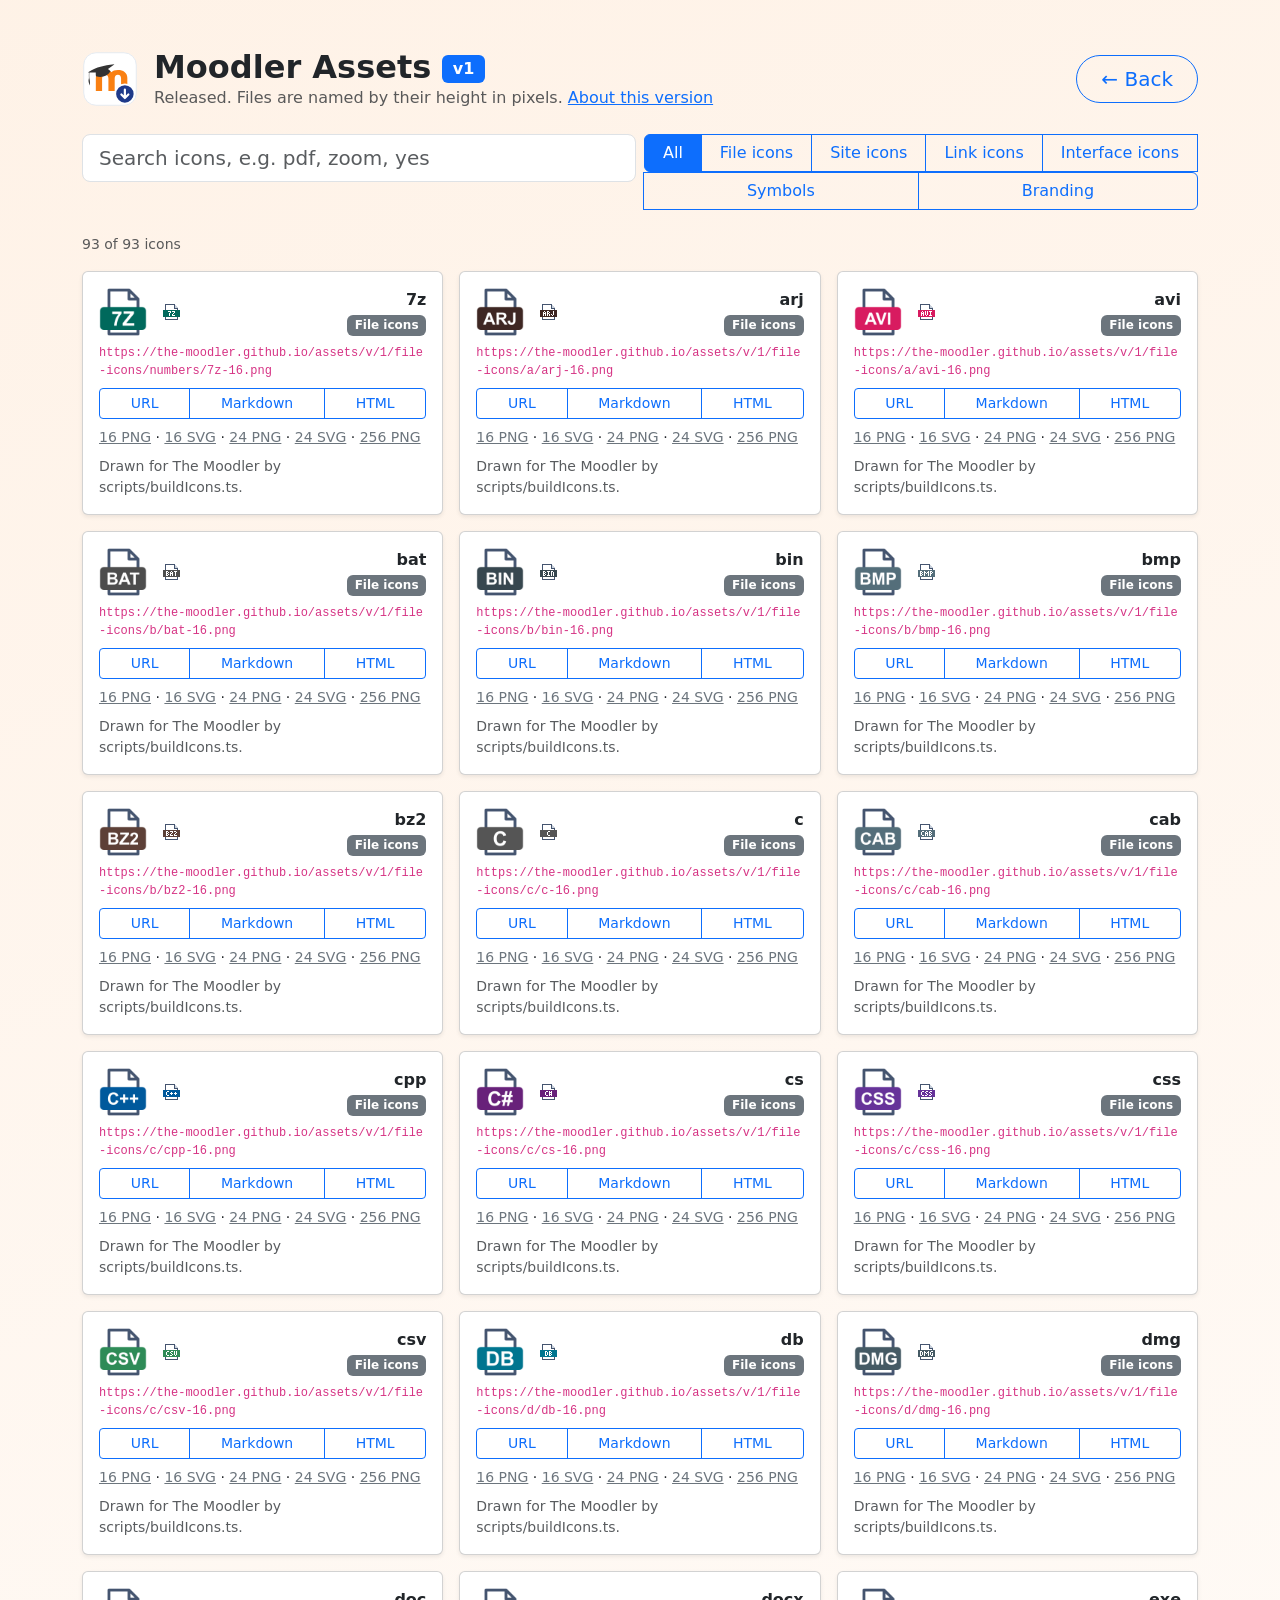
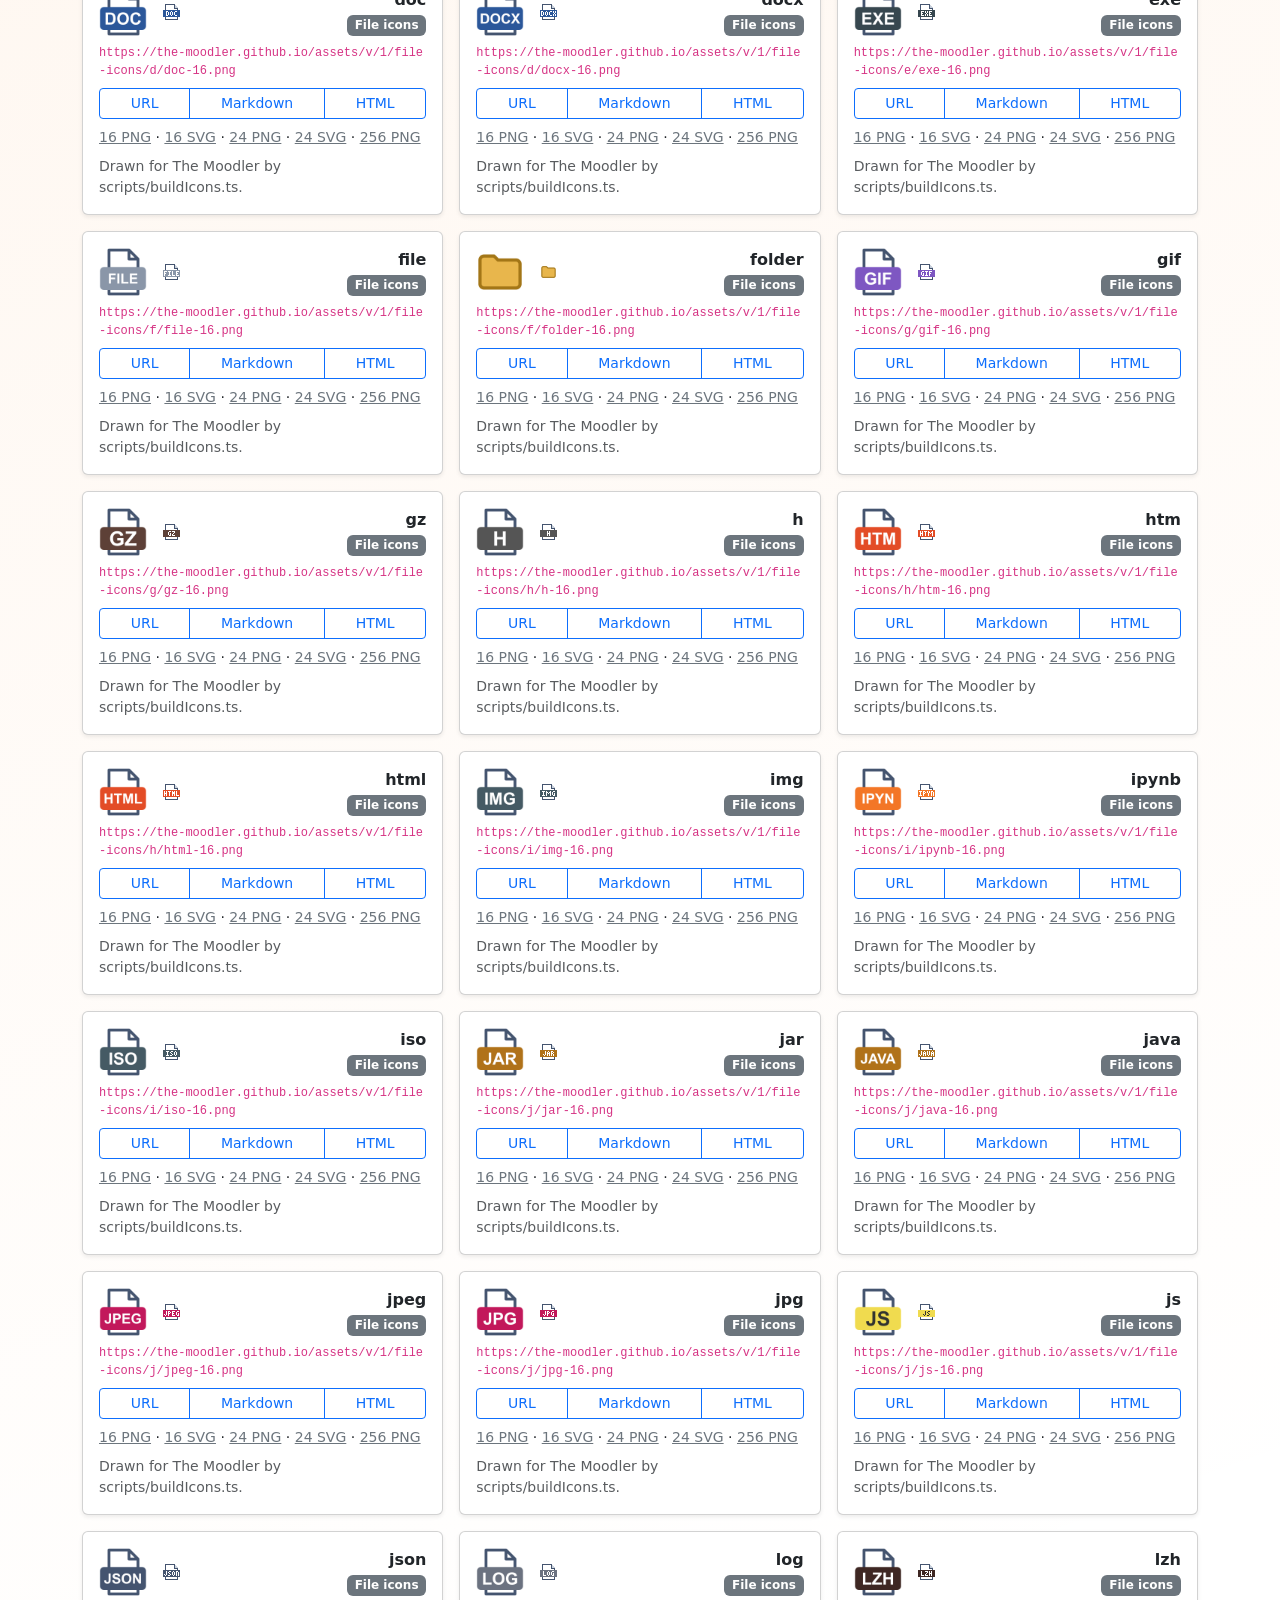
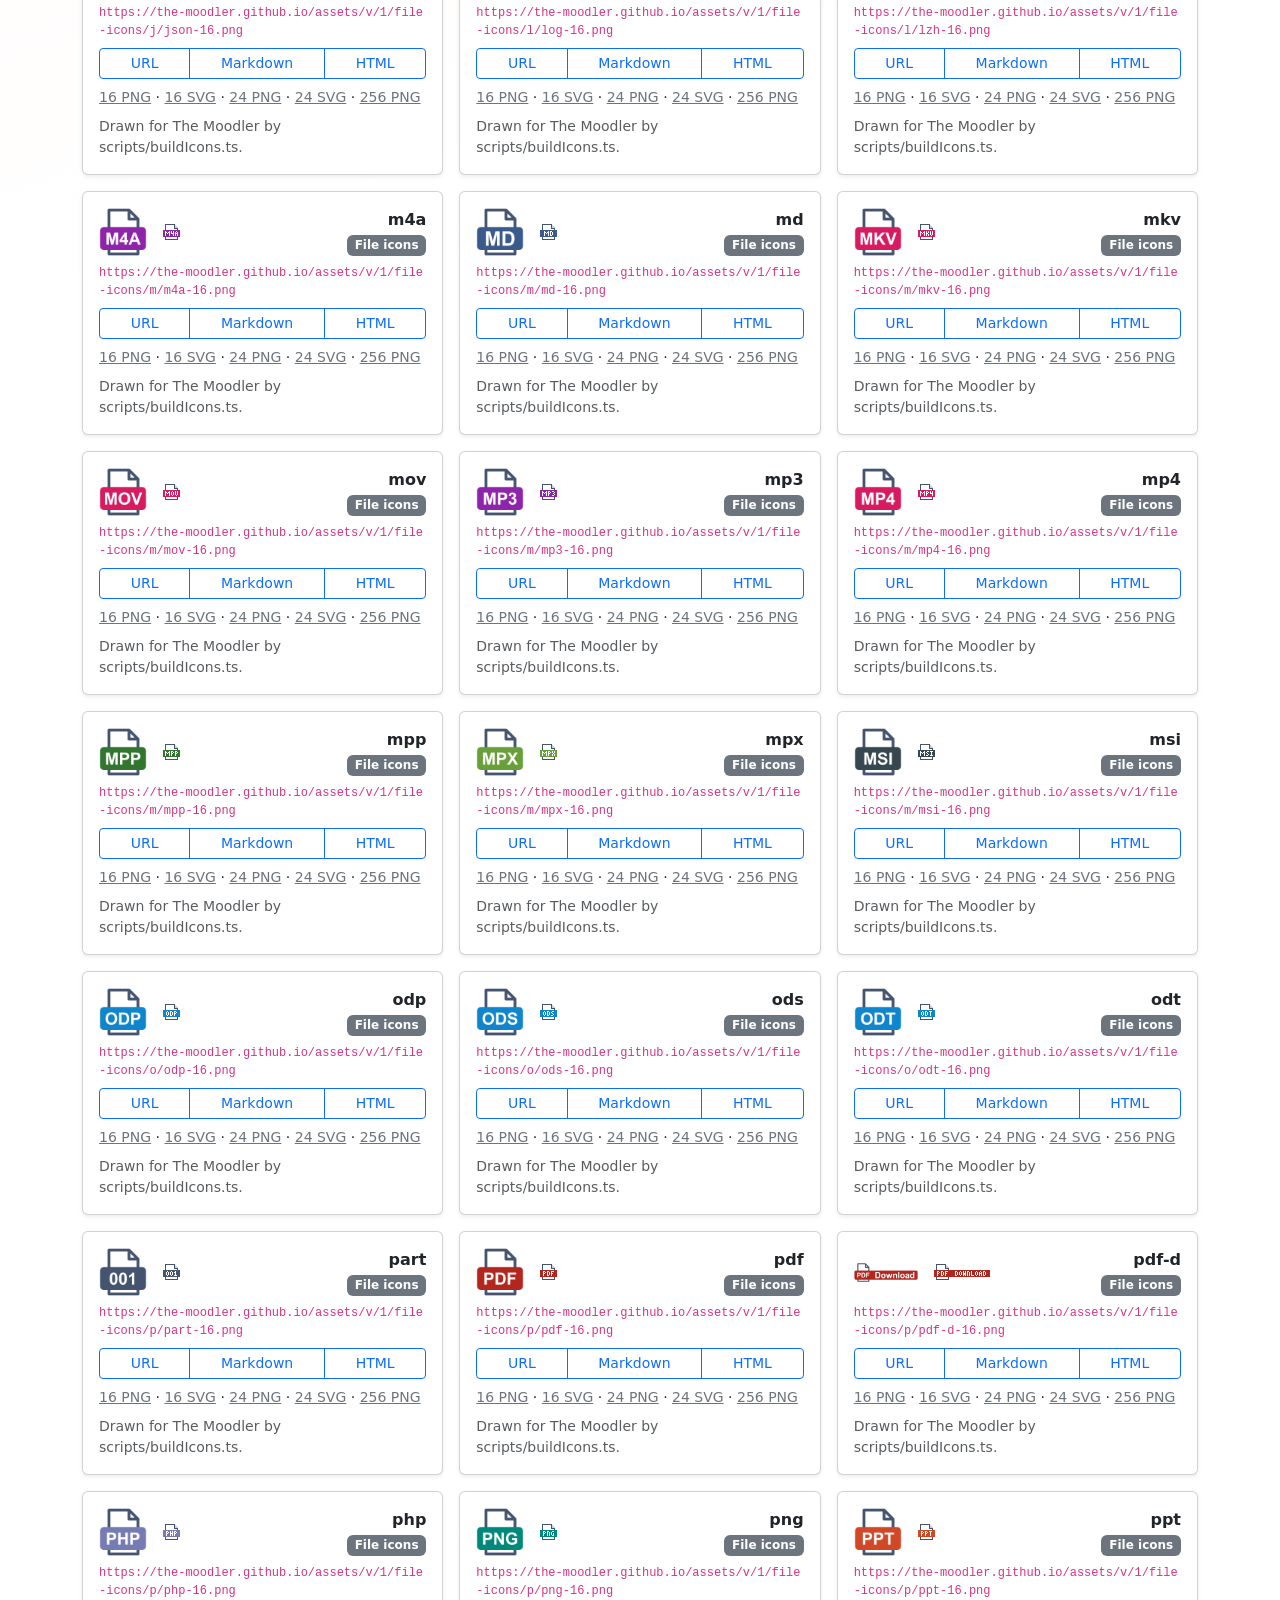
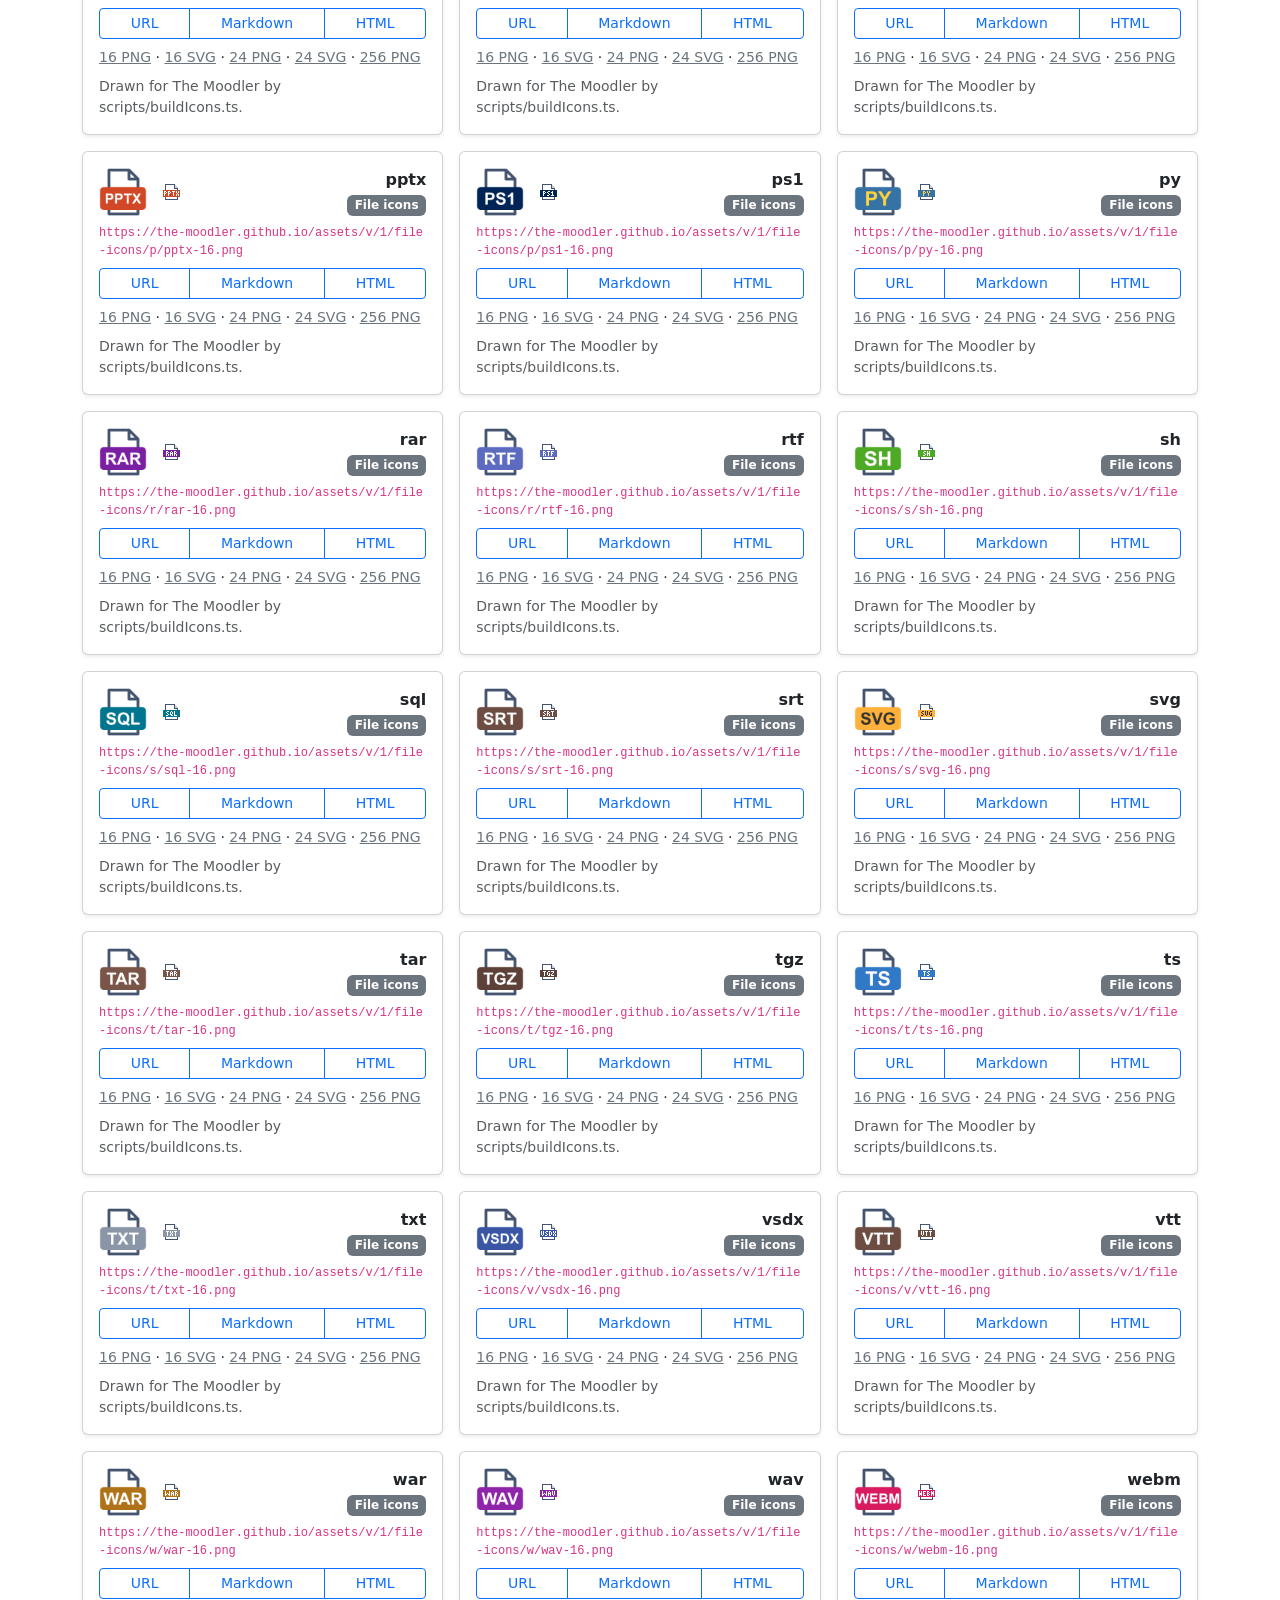
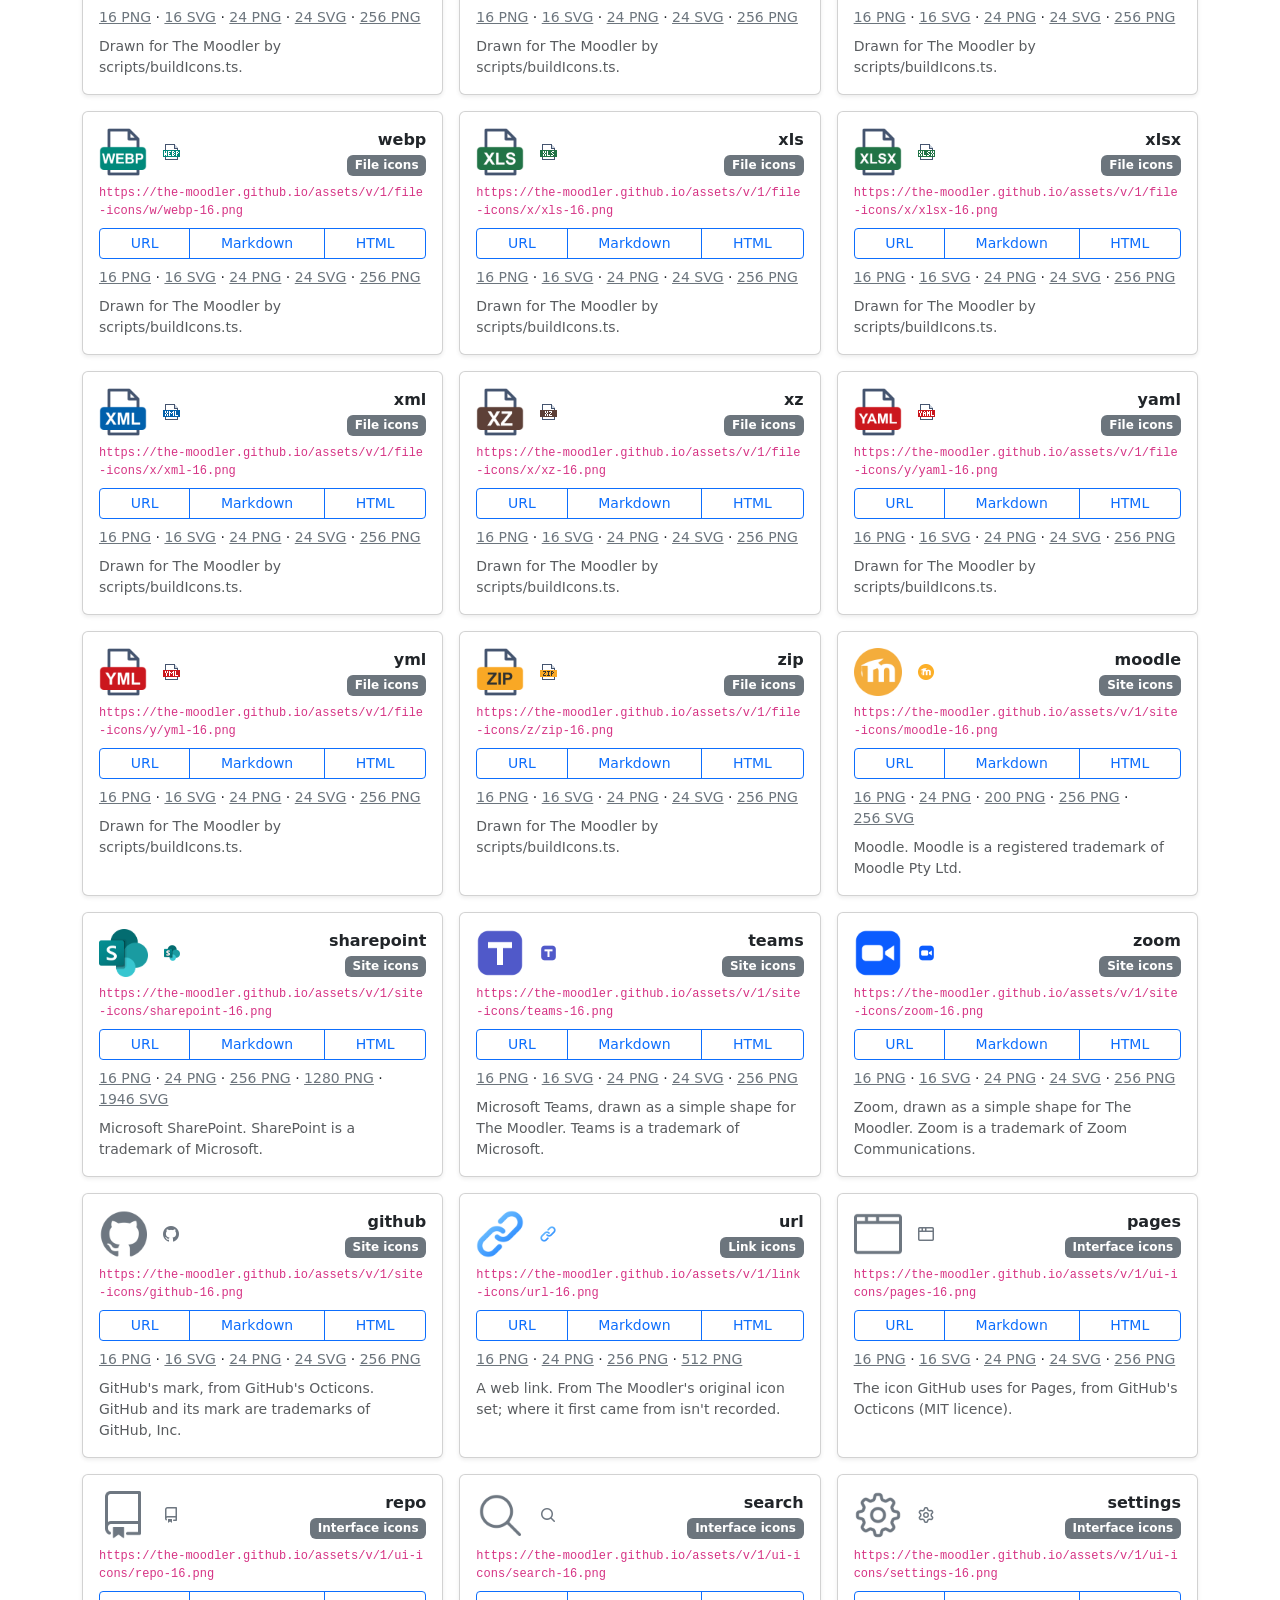
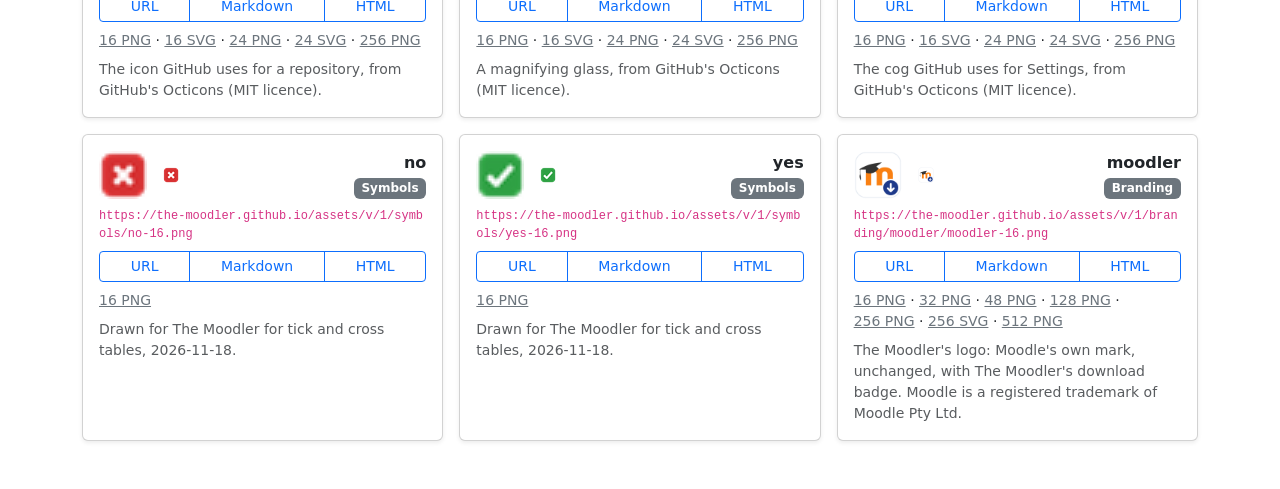
==== v/1/index.html @ 70750de8 "Initial commit - version 1 Add icons and a file tree to the readmes, and GitHub, settings, pages, re" ====
<!doctype html>
<html lang="en" data-bs-theme="light">
<head>
  <meta charset="utf-8">
  <meta name="viewport" content="width=device-width, initial-scale=1">
  <title>Moodler Assets v1</title>
  <meta name="description" content="Version 1 of The Moodler's icon library: file icons, site icons, link icons, symbols and branding.">
  <link rel="icon" type="image/svg+xml" href="branding/moodler/moodler-256.svg">
  <link rel="stylesheet" href="https://cdn.jsdelivr.net/npm/bootstrap@5.3.3/dist/css/bootstrap.min.css" integrity="sha384-QWTKZyjpPEjISv5WaRU9OFeRpok6YctnYmDr5pNlyT2bRjXh0JMhjY6hW+ALEwIH" crossorigin="anonymous">
  <link rel="stylesheet" href="../../src/css/index-v1.css">
</head>
<body>
  <main class="container py-4 py-md-5">
    <header class="d-flex flex-wrap align-items-center gap-3 mb-4">
      <a href="../../"><img src="branding/moodler/moodler-256.svg" width="56" height="56" alt="Moodler Assets home"></a>
      <div class="me-auto">
        <h1 class="h2 fw-bold mb-0">Moodler Assets <span class="badge text-bg-primary align-middle fs-6">v1</span></h1>
        <p class="text-body-secondary mb-0">Released. Files are named by their height in pixels. <a href="https://github.com/the-moodler/assets/blob/master/v/1/readme.md">About this version</a></p>
      </div>
      <a class="btn btn-outline-primary btn-lg rounded-pill px-4" href="../../">&larr; Back</a>
    </header>

    <div class="row g-2 mb-4">
      <div class="col-12 col-md-6">
        <input id="search" class="form-control form-control-lg" type="search" placeholder="Search icons, e.g. pdf, zoom, yes" aria-label="Search icons">
      </div>
      <div class="col-12 col-md-6">
        <div id="categories" class="btn-group flex-wrap w-100" role="group" aria-label="Category"></div>
      </div>
    </div>

    <p id="count" class="text-body-secondary small"></p>
    <div id="grid" class="row g-3"></div>
    <p id="error" class="alert alert-danger d-none"></p>
  </main>

  <div class="toast-container position-fixed bottom-0 end-0 p-3">
    <div id="copied" class="toast text-bg-success border-0" role="status" aria-live="polite">
      <div class="toast-body">Copied</div>
    </div>
  </div>

  <script src="../../src/js/index-v1.js"></script>
</body>
</html>
---- src/css/index-v1.css ----
body {
    min-height: 100vh;
    background: linear-gradient(160deg, rgba(249, 128, 18, 0.10), transparent 40%), var(--bs-body-bg);
}

.thumb {
    height: 48px;
    width: auto;
    max-width: 64px;
    object-fit: contain;
}

.actual {
    image-rendering: pixelated;
}

.icon-card code {
    font-size: 0.75rem;
    word-break: break-all;
}

.variants a {
    white-space: nowrap;
}
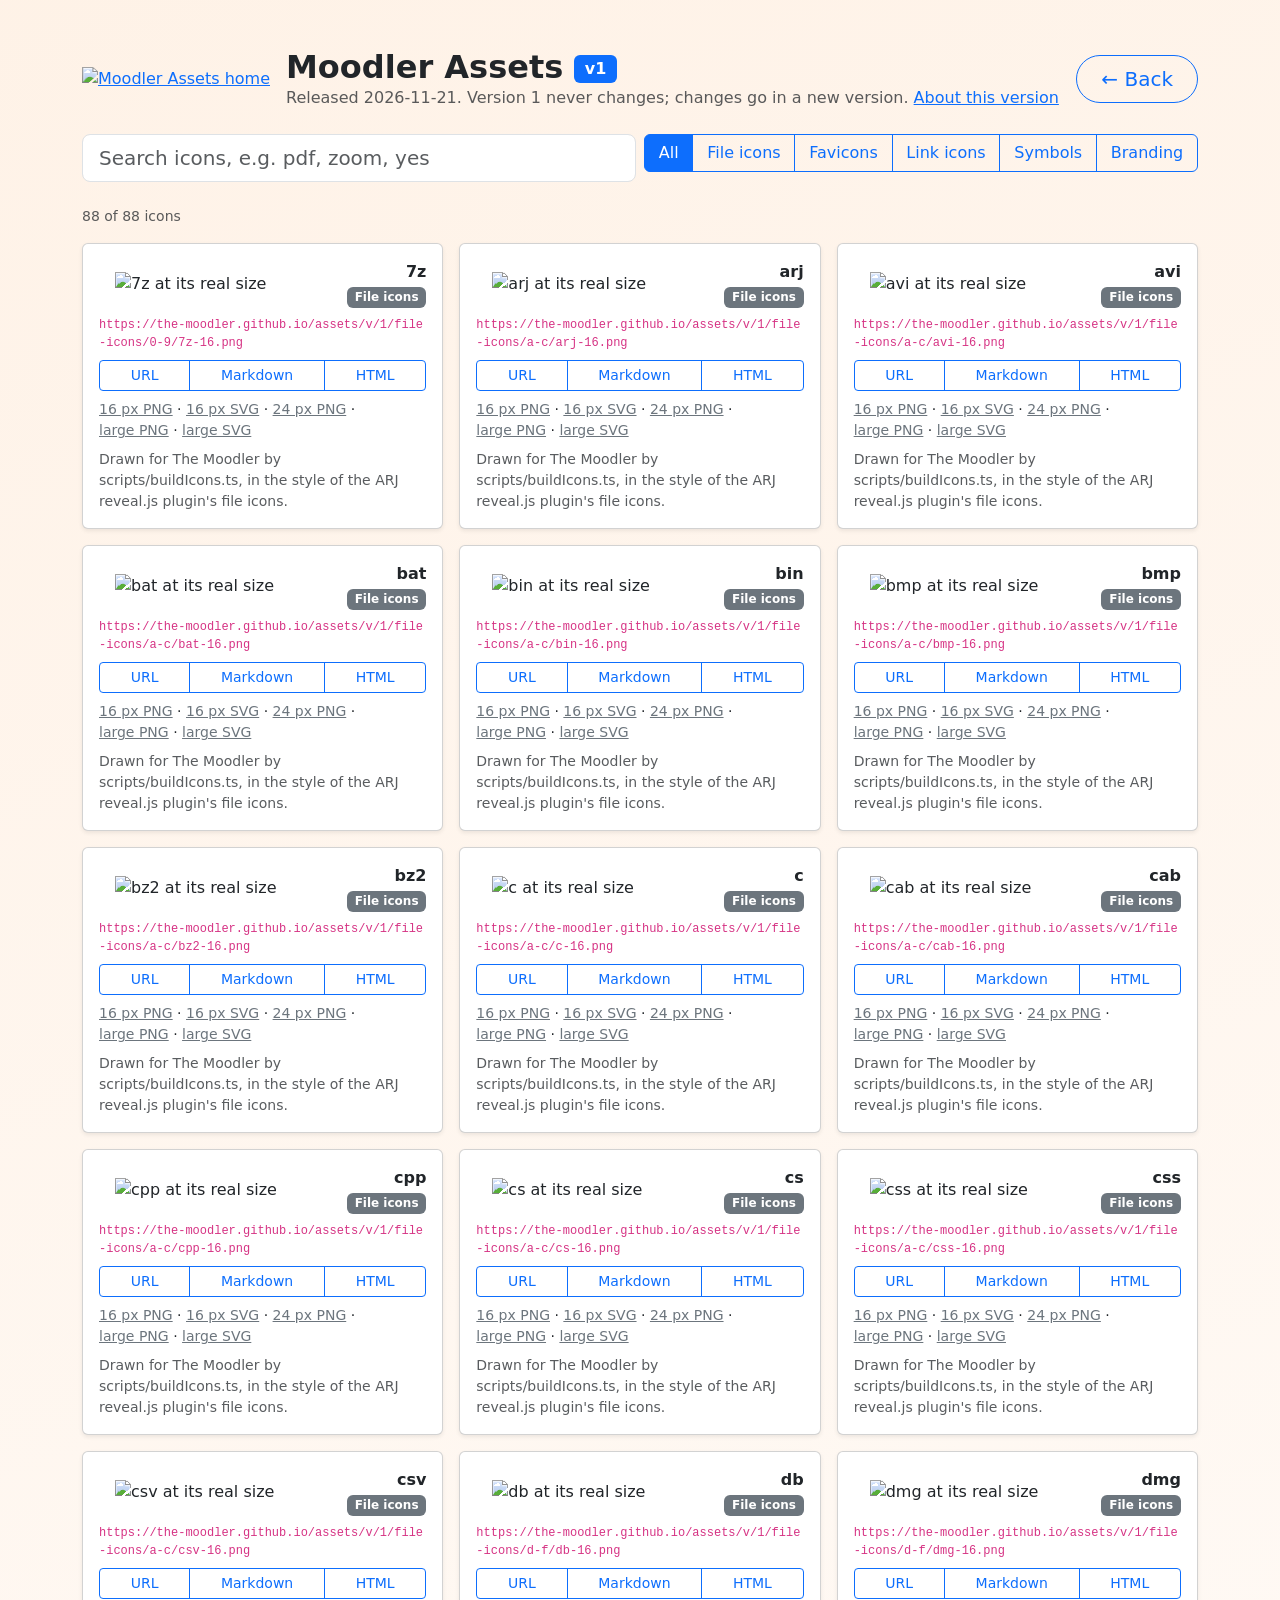
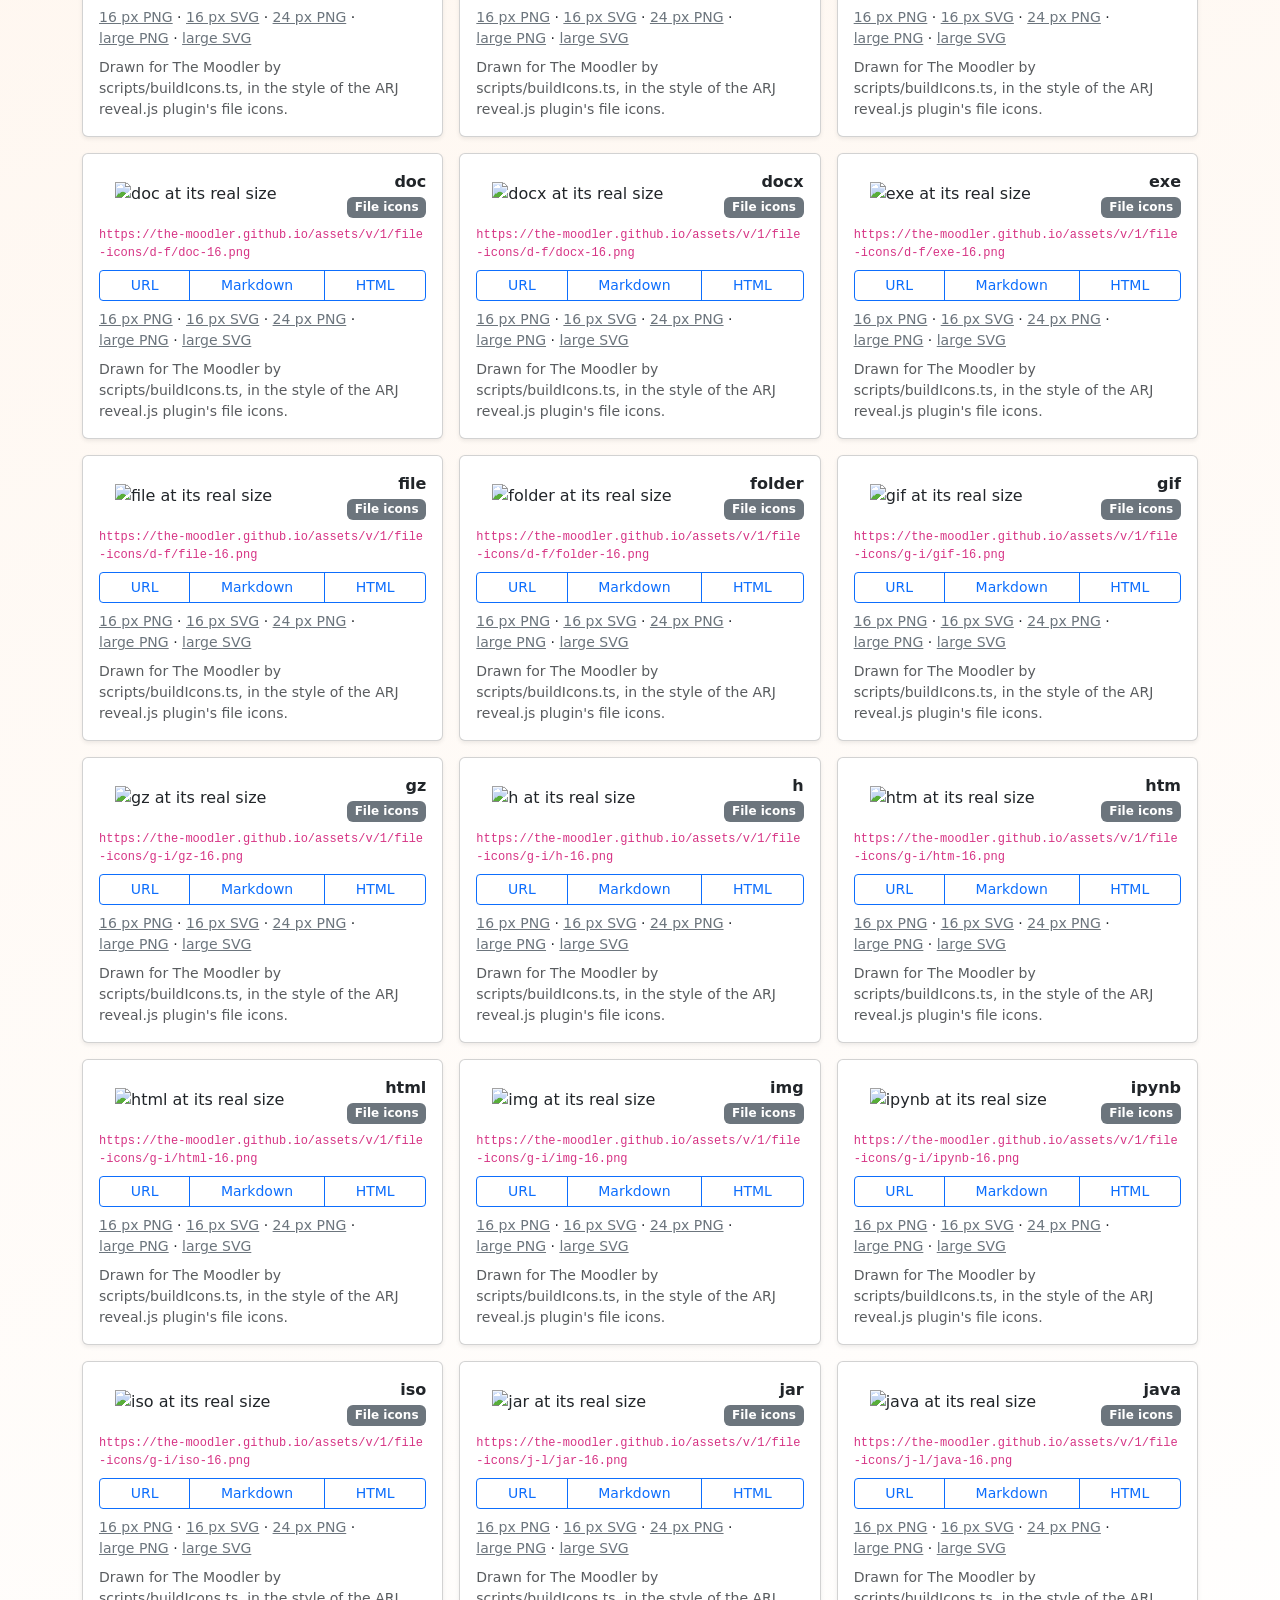
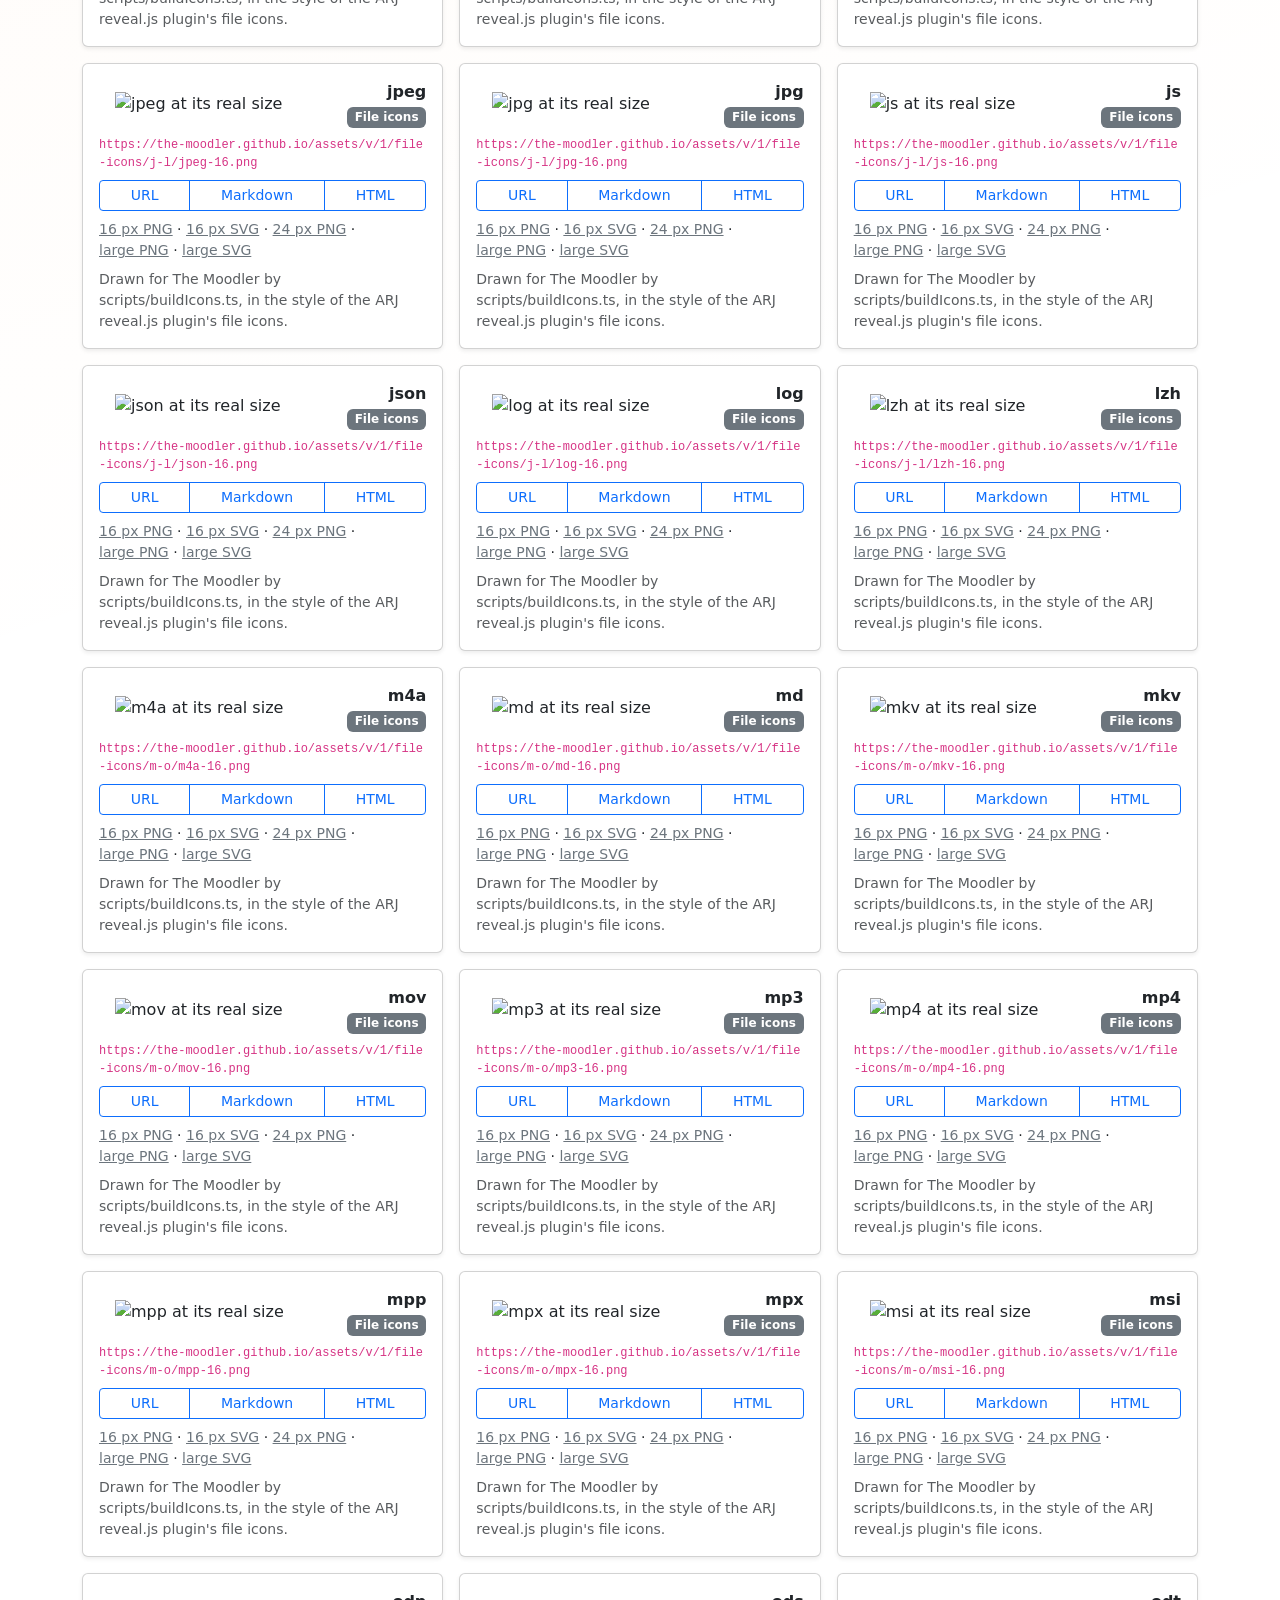
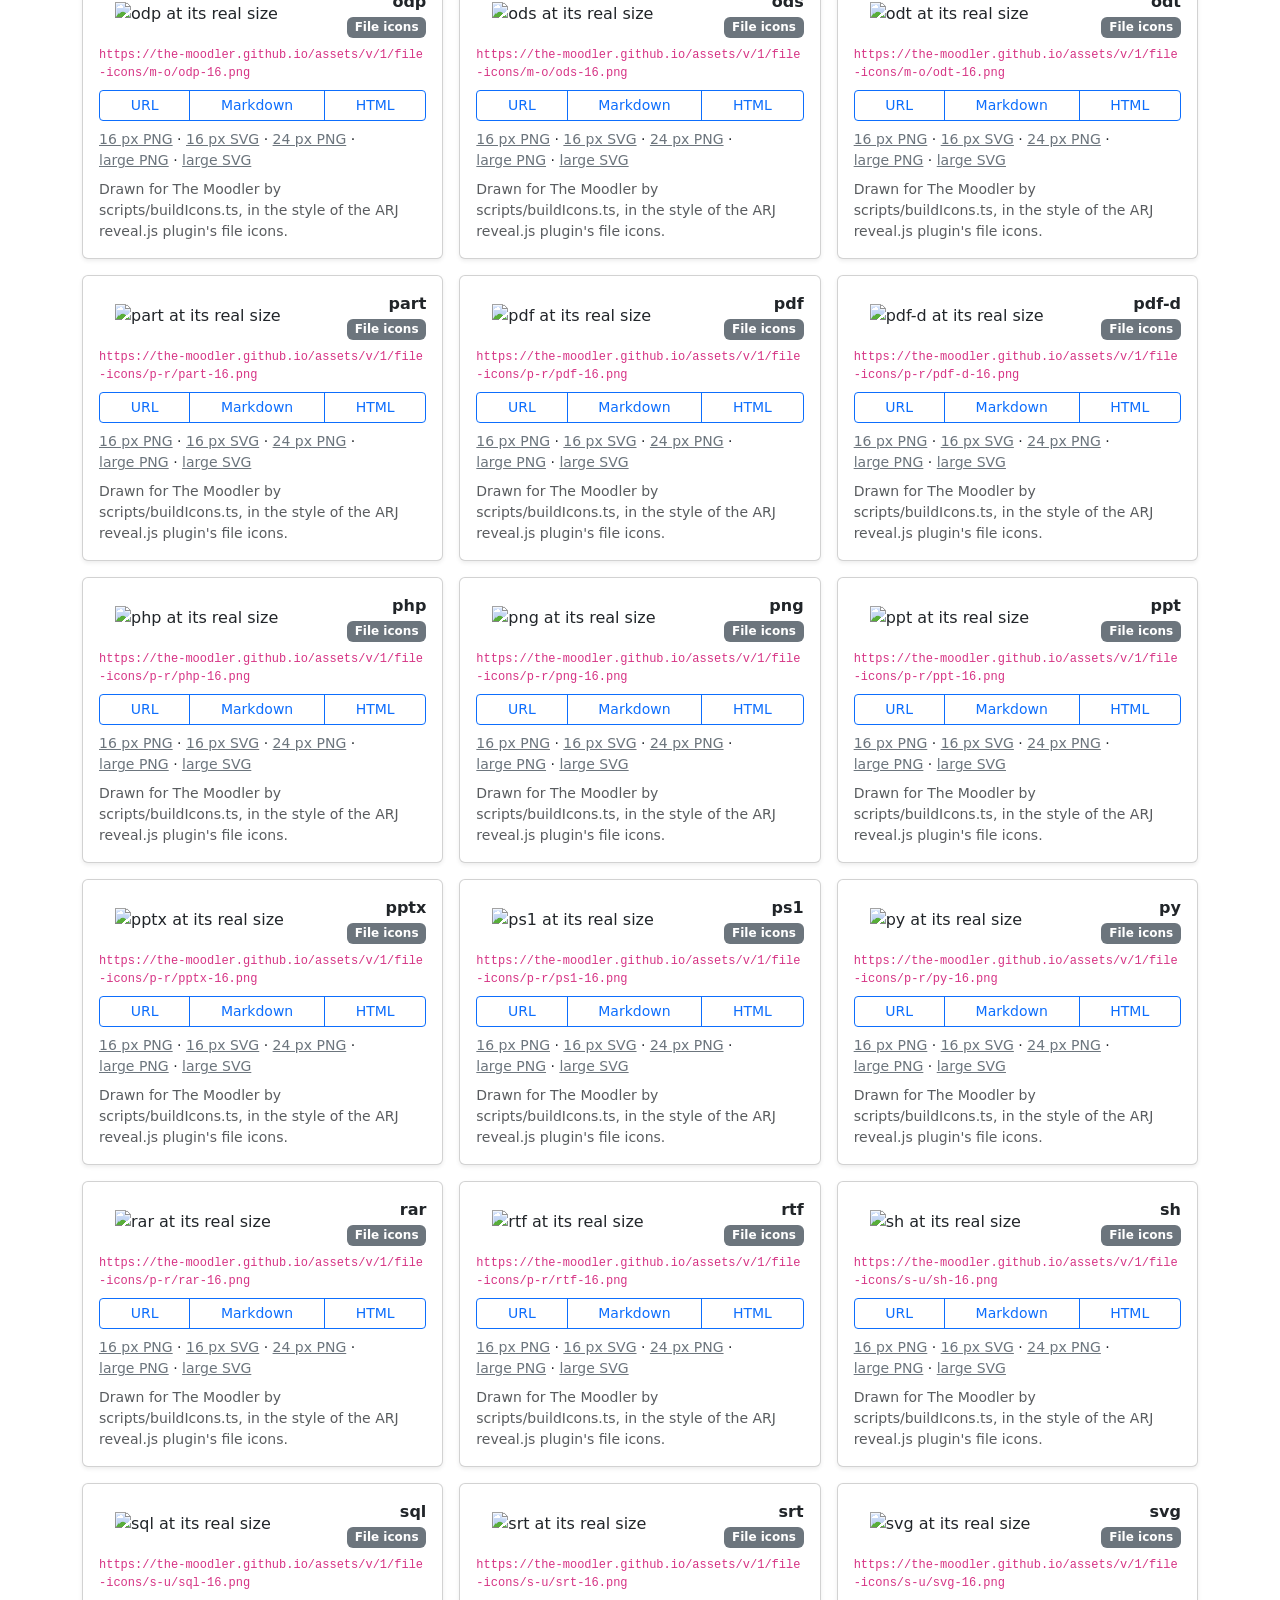
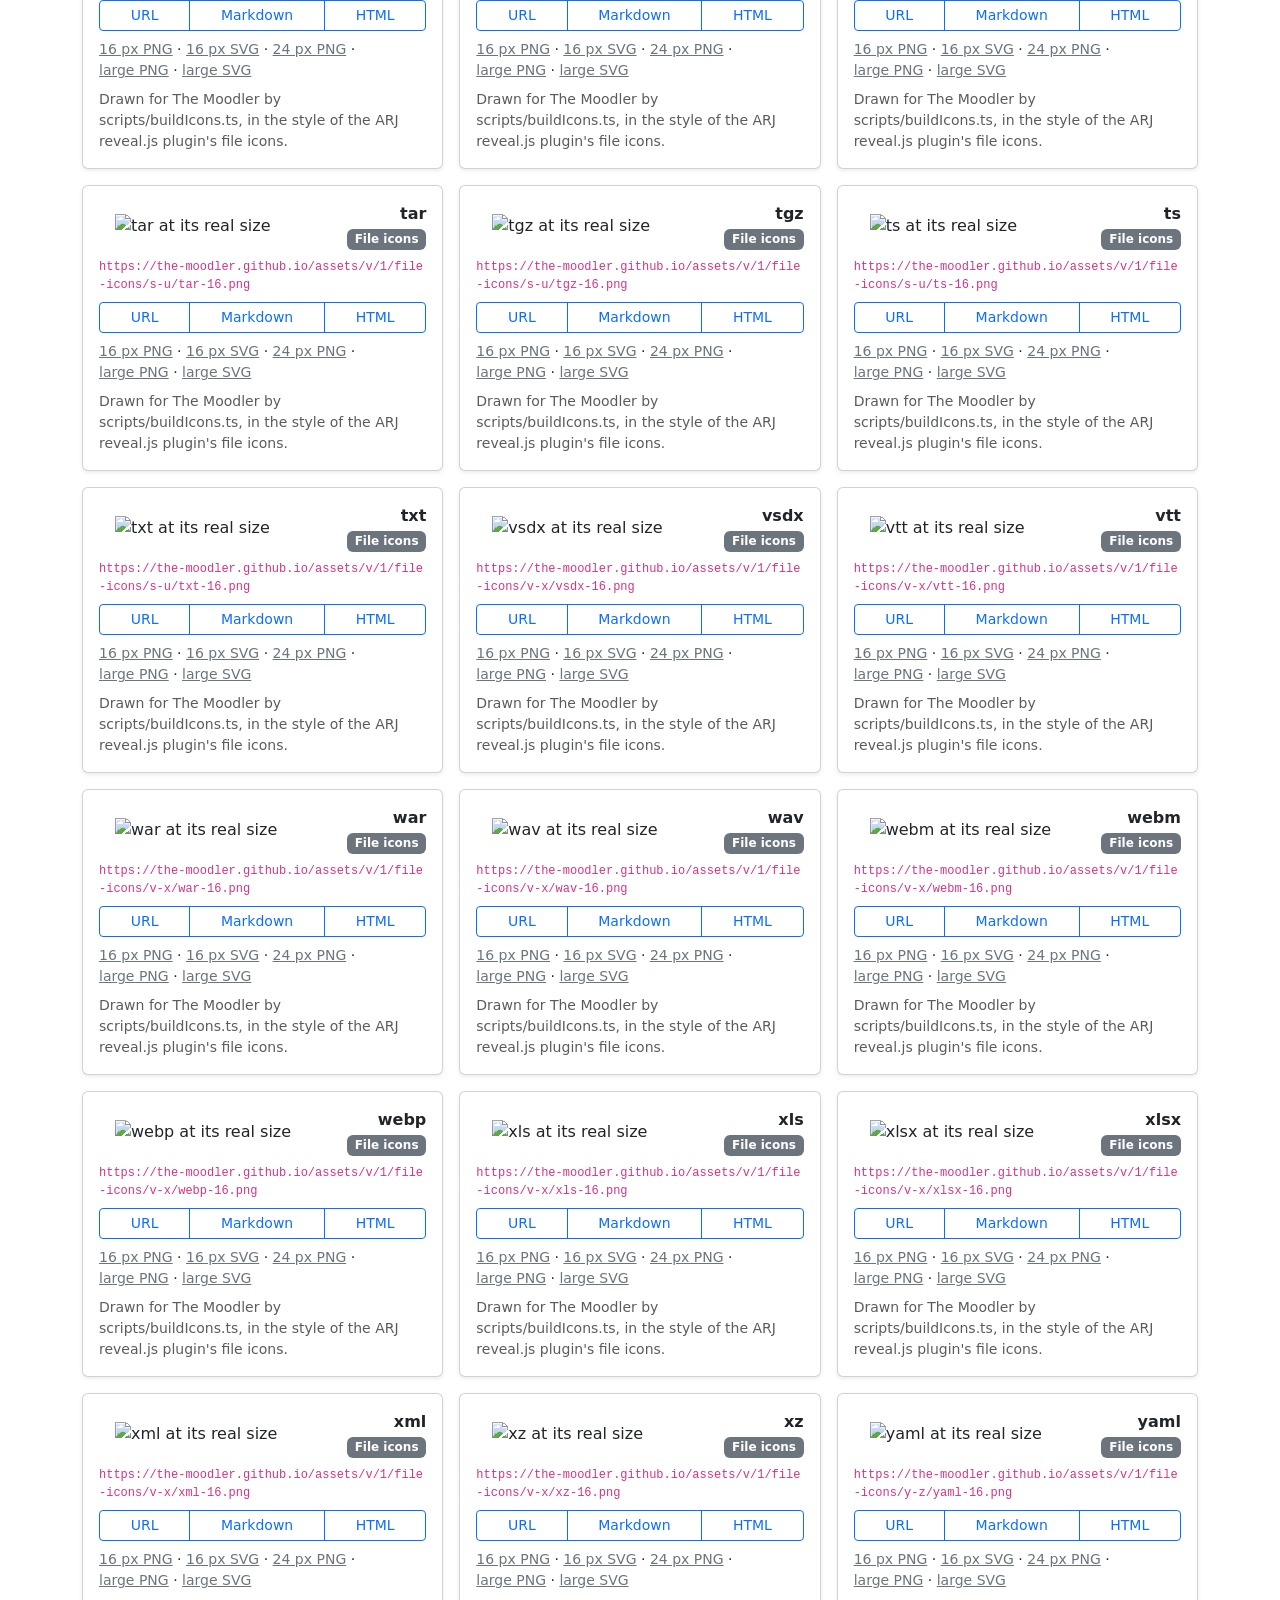
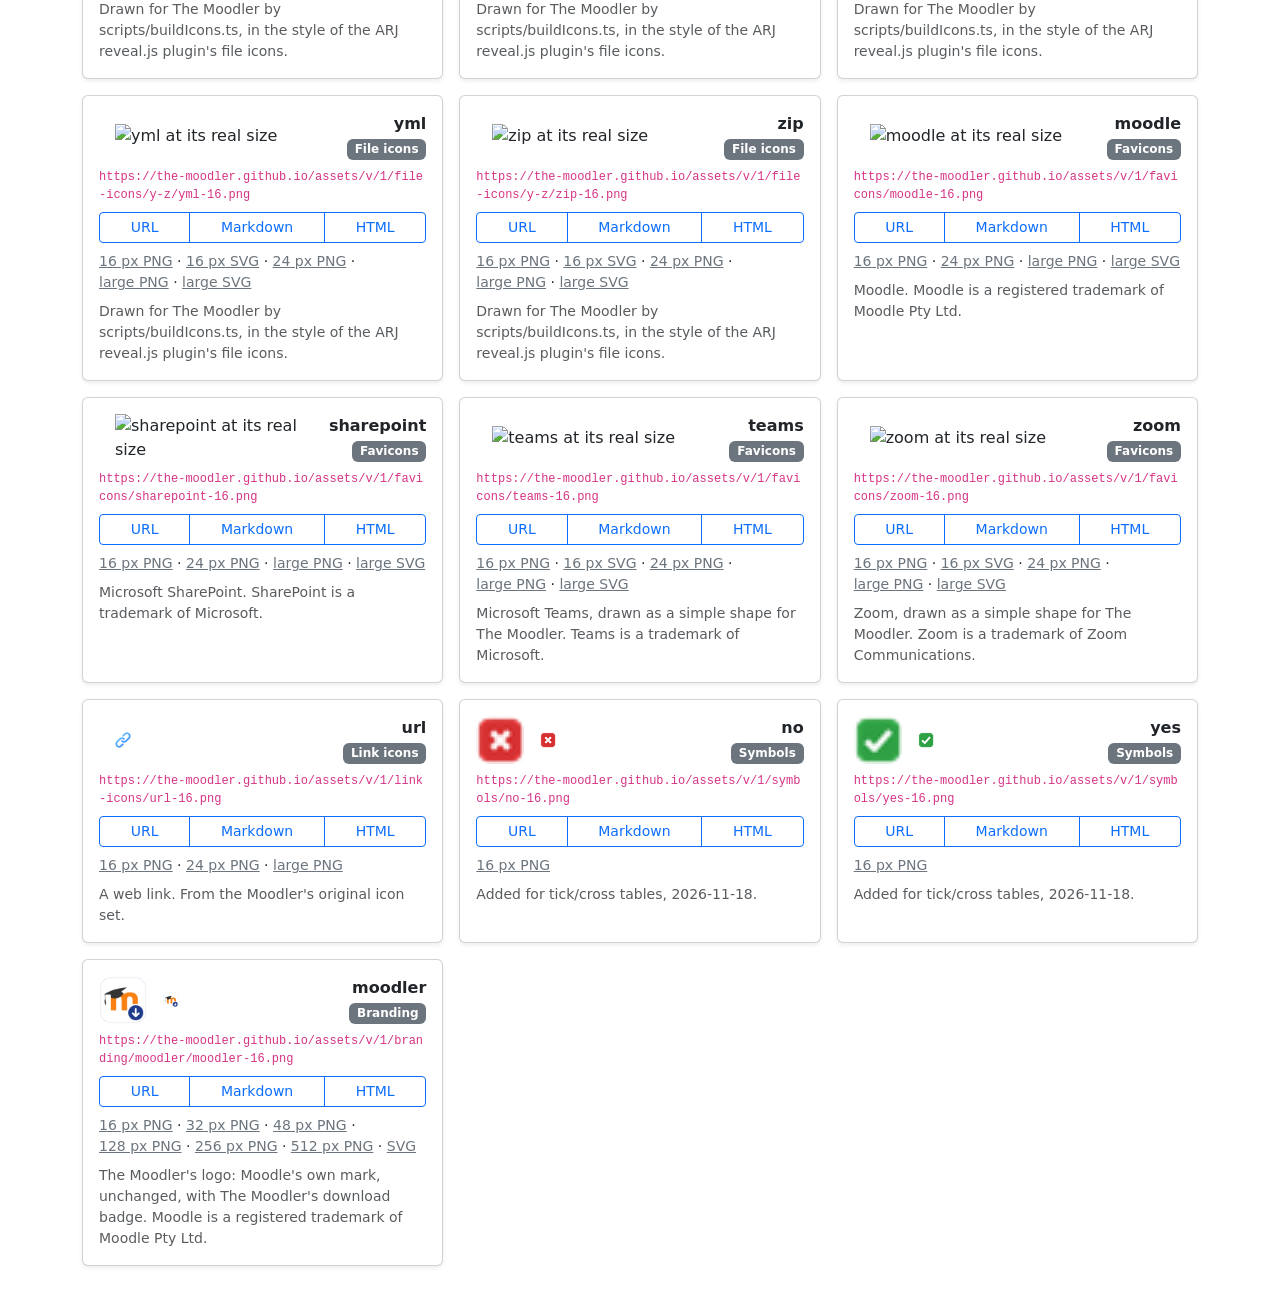
==== commit 837ca34c: "files" ====
--- a/v/1/index.html
+++ b/v/1/index.html
@@ -4,18 +4,30 @@
   <meta charset="utf-8">
   <meta name="viewport" content="width=device-width, initial-scale=1">
   <title>Moodler Assets v1</title>
-  <meta name="description" content="Version 1 of The Moodler's icon library: file icons, site icons, link icons, symbols and branding.">
-  <link rel="icon" type="image/svg+xml" href="branding/moodler/moodler-256.svg">
+  <meta name="description" content="Version 1 of The Moodler's icon library: file icons, favicons, link icons, symbols and branding.">
+  <link rel="icon" type="image/svg+xml" href="branding/moodler/moodler.svg">
   <link rel="stylesheet" href="https://cdn.jsdelivr.net/npm/bootstrap@5.3.3/dist/css/bootstrap.min.css" integrity="sha384-QWTKZyjpPEjISv5WaRU9OFeRpok6YctnYmDr5pNlyT2bRjXh0JMhjY6hW+ALEwIH" crossorigin="anonymous">
-  <link rel="stylesheet" href="../../src/css/index-v1.css">
+  <script>
+    const dark = window.matchMedia("(prefers-color-scheme: dark)");
+    const setTheme = () => document.documentElement.setAttribute("data-bs-theme", dark.matches ? "dark" : "light");
+    setTheme();
+    dark.addEventListener("change", setTheme);
+  </script>
+  <style>
+    body { background: linear-gradient(160deg, rgba(249, 128, 18, 0.10), transparent 40%), var(--bs-body-bg); min-height: 100vh; }
+    .thumb { height: 48px; width: auto; max-width: 64px; object-fit: contain; }
+    .actual { image-rendering: pixelated; }
+    .icon-card code { font-size: 0.75rem; word-break: break-all; }
+    .variants a { white-space: nowrap; }
+  </style>
 </head>
 <body>
   <main class="container py-4 py-md-5">
     <header class="d-flex flex-wrap align-items-center gap-3 mb-4">
-      <a href="../../"><img src="branding/moodler/moodler-256.svg" width="56" height="56" alt="Moodler Assets home"></a>
+      <a href="../../"><img src="branding/moodler/moodler.svg" width="56" height="56" alt="Moodler Assets home"></a>
       <div class="me-auto">
         <h1 class="h2 fw-bold mb-0">Moodler Assets <span class="badge text-bg-primary align-middle fs-6">v1</span></h1>
-        <p class="text-body-secondary mb-0">Released. Files are named by their height in pixels. <a href="https://github.com/the-moodler/assets/blob/master/v/1/readme.md">About this version</a></p>
+        <p class="text-body-secondary mb-0">Released 2026-11-21. Version 1 never changes; changes go in a new version. <a href="https://github.com/the-moodler/assets/blob/master/v/1/README.md">About this version</a></p>
       </div>
       <a class="btn btn-outline-primary btn-lg rounded-pill px-4" href="../../">&larr; Back</a>
     </header>
@@ -40,6 +52,91 @@
     </div>
   </div>
 
-  <script src="../../src/js/index-v1.js"></script>
+  <script>
+    const LABELS = { "file-icons": "File icons", "favicons": "Favicons", "link-icons": "Link icons", "symbols": "Symbols", "branding": "Branding" };
+    let catalogue = null;
+    let category = "all";
+
+    const escape = (text) => text.replace(/[&<>"']/g, (c) => ({ "&": "&amp;", "<": "&lt;", ">": "&gt;", '"': "&quot;", "'": "&#39;" })[c]);
+
+    function copy(text) {
+      navigator.clipboard.writeText(text).then(() => {
+        const toast = document.getElementById("copied");
+        toast.classList.add("show");
+        setTimeout(() => toast.classList.remove("show"), 1200);
+      });
+    }
+
+    function card(icon) {
+      const main = icon.files.find((f) => f.variant === "16 px PNG") ?? icon.files[0];
+      const big = icon.files.find((f) => /large PNG|256 px PNG/.test(f.variant)) ?? main;
+      const url = catalogue.base + main.path;
+      const markdown = `![${icon.name}](${url})`;
+      const html = `<img src="${url}" alt="${icon.name}">`;
+      const variants = icon.files.map((f) => `<a class="link-secondary" href="${escape(f.path)}">${escape(f.variant)}</a>`).join(" · ");
+      return `
+        <div class="col-12 col-sm-6 col-lg-4 col-xxl-3">
+          <div class="card h-100 shadow-sm icon-card">
+            <div class="card-body">
+              <div class="d-flex align-items-center gap-3 mb-2">
+                <img class="thumb" src="${escape(big.path)}" alt="" loading="lazy">
+                <img class="actual" src="${escape(main.path)}" alt="${escape(icon.name)} at its real size" loading="lazy">
+                <div class="ms-auto text-end">
+                  <div class="fw-semibold">${escape(icon.name)}</div>
+                  <span class="badge text-bg-secondary">${escape(LABELS[icon.category] ?? icon.category)}</span>
+                </div>
+              </div>
+              <code class="d-block mb-2">${escape(url)}</code>
+              <div class="btn-group btn-group-sm w-100 mb-2" role="group">
+                <button class="btn btn-outline-primary" data-copy="${escape(url)}">URL</button>
+                <button class="btn btn-outline-primary" data-copy="${escape(markdown)}">Markdown</button>
+                <button class="btn btn-outline-primary" data-copy="${escape(html)}">HTML</button>
+              </div>
+              <div class="small variants">${variants}</div>
+              <div class="small text-body-secondary mt-2">${escape(icon.credit)}</div>
+            </div>
+          </div>
+        </div>`;
+    }
+
+    function render() {
+      const query = document.getElementById("search").value.trim().toLowerCase();
+      const shown = catalogue.icons.filter((icon) => (category === "all" || icon.category === category) && (!query || icon.name.includes(query) || icon.category.includes(query)));
+      document.getElementById("grid").innerHTML = shown.map(card).join("");
+      document.getElementById("count").textContent = `${shown.length} of ${catalogue.icons.length} icons`;
+    }
+
+    function buttons() {
+      const all = [["all", "All"], ...catalogue.categories.map((c) => [c, LABELS[c] ?? c])];
+      document.getElementById("categories").innerHTML = all
+        .map(([value, label]) => `<button type="button" class="btn ${value === category ? "btn-primary" : "btn-outline-primary"}" data-category="${value}">${label}</button>`)
+        .join("");
+    }
+
+    document.addEventListener("click", (event) => {
+      const target = event.target.closest("[data-copy], [data-category]");
+      if (!target) return;
+      if (target.dataset.copy !== undefined) copy(target.dataset.copy);
+      if (target.dataset.category) {
+        category = target.dataset.category;
+        buttons();
+        render();
+      }
+    });
+    document.getElementById("search").addEventListener("input", render);
+
+    fetch("catalogue.json")
+      .then((response) => response.json())
+      .then((data) => {
+        catalogue = data;
+        buttons();
+        render();
+      })
+      .catch((error) => {
+        const box = document.getElementById("error");
+        box.textContent = `Couldn't load the catalogue: ${error}`;
+        box.classList.remove("d-none");
+      });
+  </script>
 </body>
 </html>
